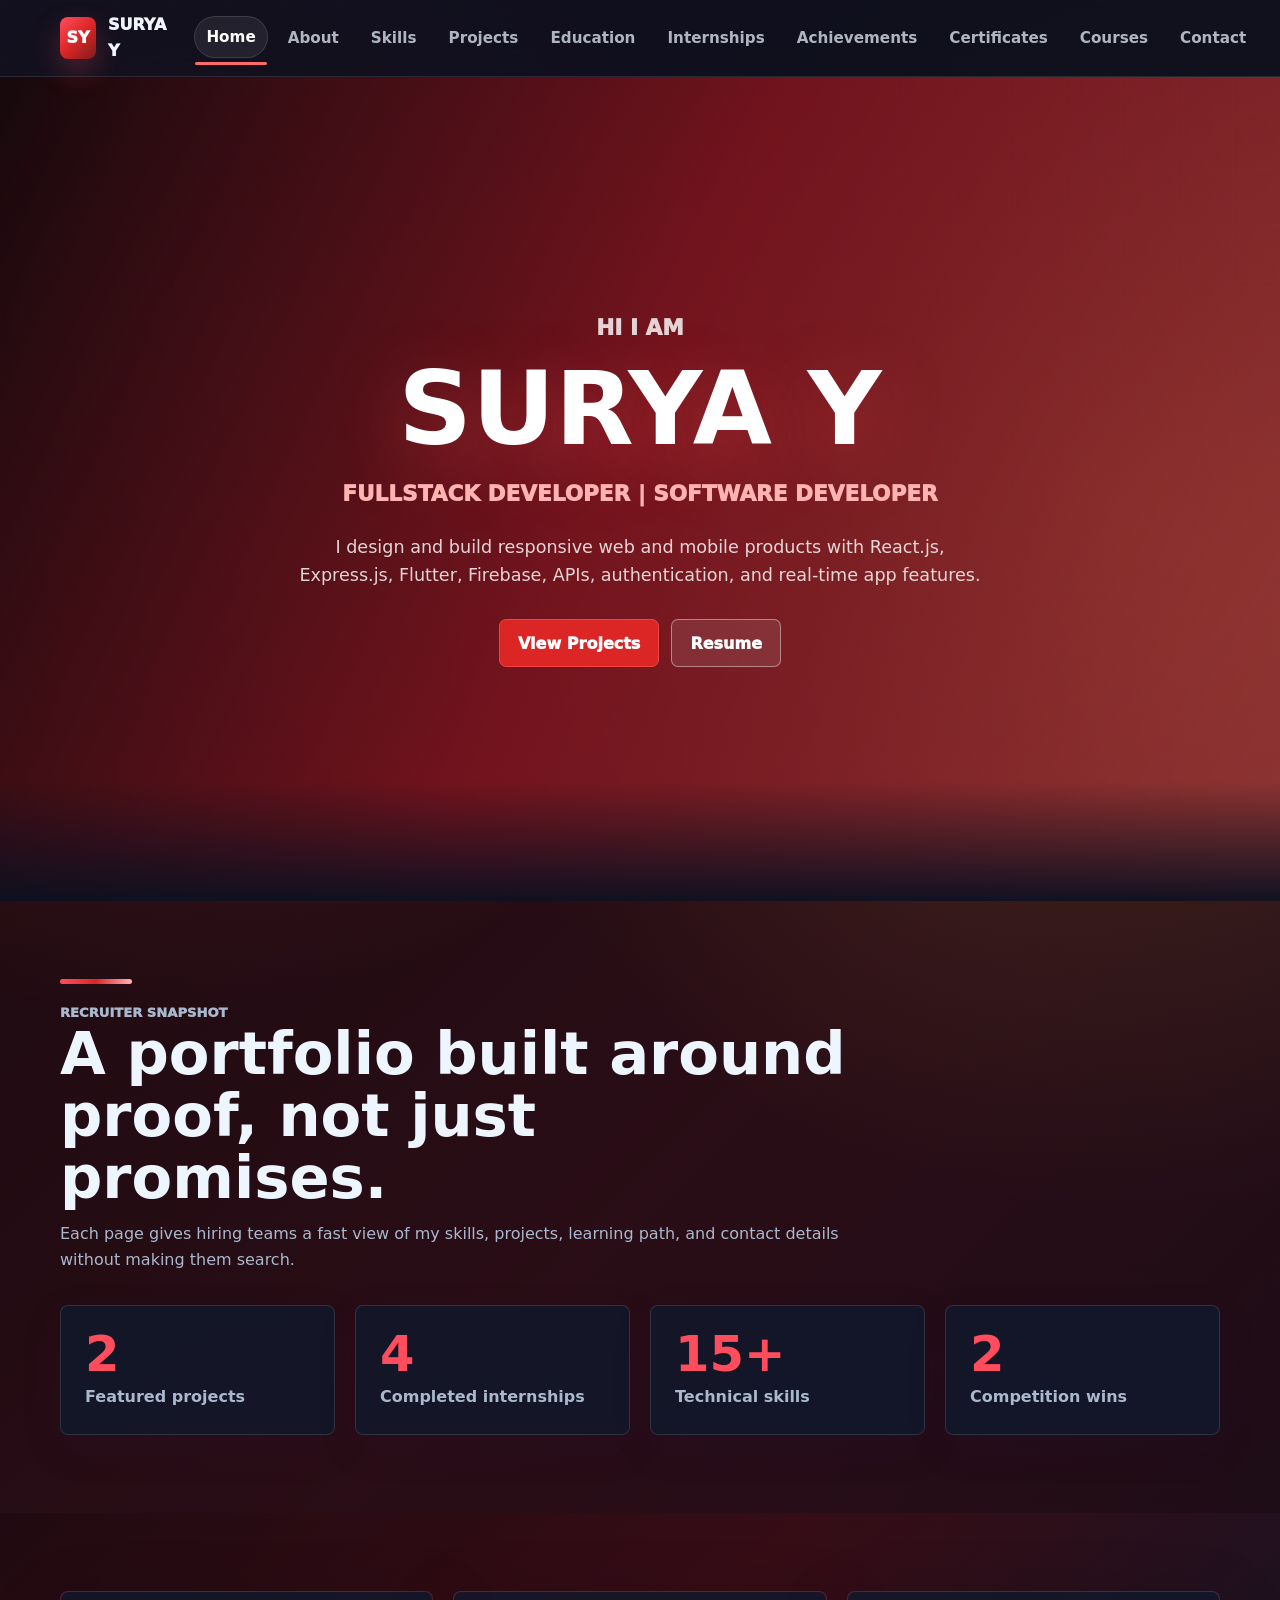
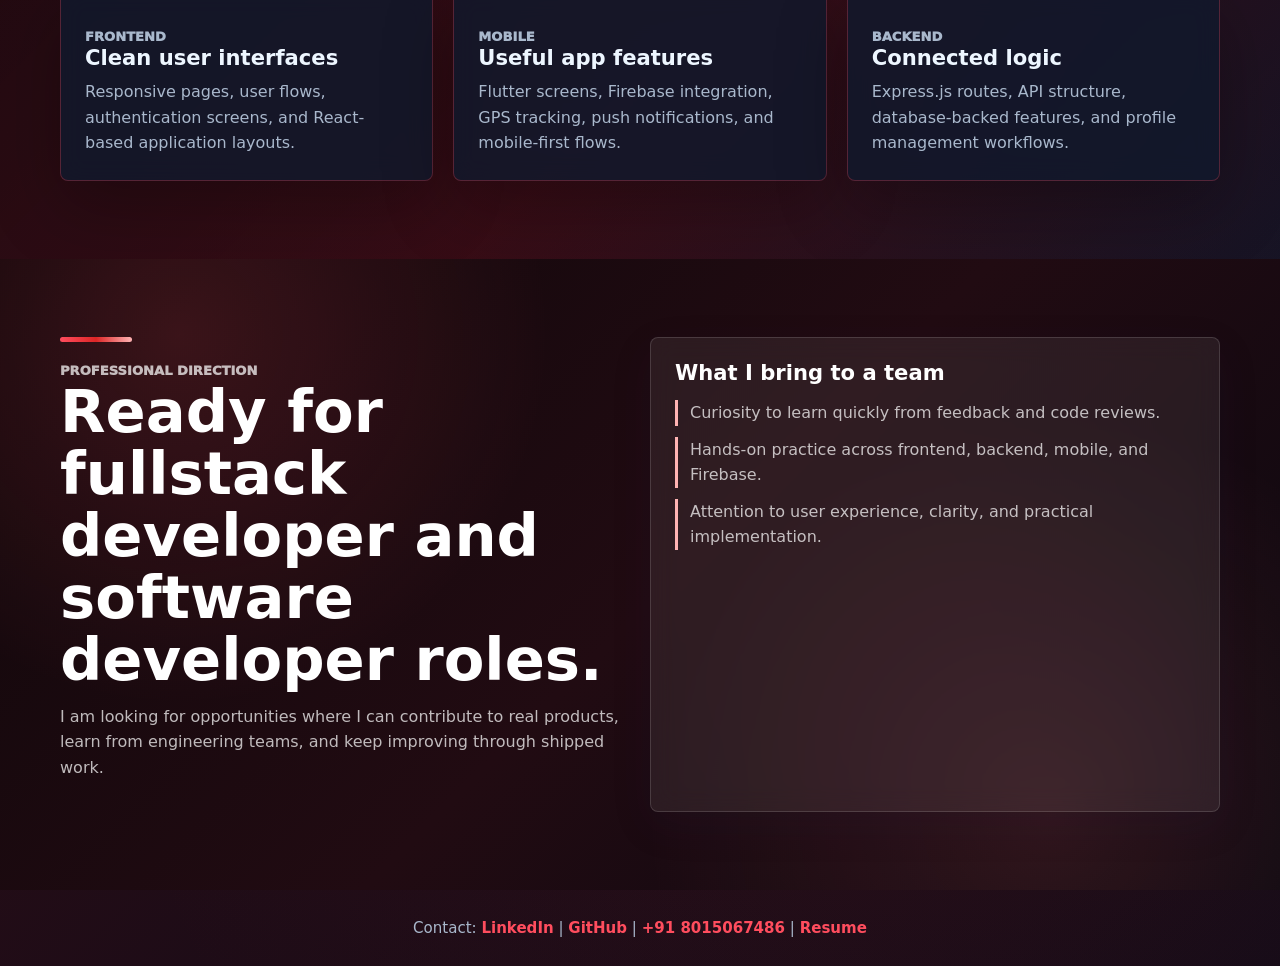
==== my-portfolio/index.html @ 04746e04 "Add files via upload" ====
<!DOCTYPE html>
<html lang="en">
<head>
    <meta charset="UTF-8">
    <meta name="viewport" content="width=device-width, initial-scale=1.0">
    <meta name="description" content="Portfolio website of SURYA Y, Fullstack Developer and Software Developer.">
    <title>SURYA Y | Portfolio</title>
    <link rel="stylesheet" href="styles.css">
</head>
<body class="home-page">
    <header class="site-header">
        <nav class="nav" aria-label="Primary navigation">
            <div class="brand">
                <a class="brand-mark" href="profile.html" aria-label="Open profile information">SY</a>
                <span class="brand-name">SURYA Y</span>
            </div>
            <div class="nav-links">
                <a class="active" href="index.html">Home</a>
                <a href="about.html">About</a>
                <a href="skills.html">Skills</a>
                <a href="projects.html">Projects</a>
                <a href="education.html">Education</a>
                <a href="internships.html">Internships</a>
                <a href="achievements.html">Achievements</a>
                <a href="certificates.html">Certificates</a>
                <a href="courses.html">Courses</a>
                <a href="contact.html">Contact</a>
            </div>
        </nav>
    </header>

    <main>
        <section class="hero">
            <div class="wrap hero-layout">
                <div class="hero-content">
                    <div class="name-block">
                        <p class="intro-line">HI I AM</p>
                        <h1>SURYA Y</h1>
                        <p class="eyebrow">Fullstack Developer | Software Developer</p>
                    </div>
                    <p class="lead">
                        I design and build responsive web and mobile products with React.js, Express.js,
                        Flutter, Firebase, APIs, authentication, and real-time app features.
                    </p>
                    <div class="actions">
                        <a class="button" href="projects.html">View Projects</a>
                        <a class="button secondary" href="Surya Y Resume.pdf" target="_blank" rel="noreferrer">Resume</a>
                    </div>
                </div>
            </div>
        </section>

        <section class="section">
            <div class="wrap">
                <div class="section-title">
                    <p class="eyebrow">Recruiter snapshot</p>
                    <h2>A portfolio built around proof, not just promises.</h2>
                    <p>
                        Each page gives hiring teams a fast view of my skills, projects, learning path,
                        and contact details without making them search.
                    </p>
                </div>
                <div class="grid-4">
                    <article class="card stat">
                        <strong>2</strong>
                        <span>Featured projects</span>
                    </article>
                    <article class="card stat">
                        <strong>4</strong>
                        <span>Completed internships</span>
                    </article>
                    <article class="card stat">
                        <strong>15+</strong>
                        <span>Technical skills</span>
                    </article>
                    <article class="card stat">
                        <strong>2</strong>
                        <span>Competition wins</span>
                    </article>
                </div>
            </div>
        </section>

        <section class="section alt">
            <div class="wrap grid-3">
                <article class="card featured">
                    <p class="eyebrow">Frontend</p>
                    <h3>Clean user interfaces</h3>
                    <p>Responsive pages, user flows, authentication screens, and React-based application layouts.</p>
                </article>
                <article class="card featured">
                    <p class="eyebrow">Mobile</p>
                    <h3>Useful app features</h3>
                    <p>Flutter screens, Firebase integration, GPS tracking, push notifications, and mobile-first flows.</p>
                </article>
                <article class="card featured">
                    <p class="eyebrow">Backend</p>
                    <h3>Connected logic</h3>
                    <p>Express.js routes, API structure, database-backed features, and profile management workflows.</p>
                </article>
            </div>
        </section>

        <section class="section dark">
            <div class="wrap grid-2">
                <div class="section-title">
                    <p class="eyebrow">Professional direction</p>
                    <h2>Ready for fullstack developer and software developer roles.</h2>
                    <p>
                        I am looking for opportunities where I can contribute to real products,
                        learn from engineering teams, and keep improving through shipped work.
                    </p>
                </div>
                <div class="card">
                    <h3>What I bring to a team</h3>
                    <ul class="list">
                        <li>Curiosity to learn quickly from feedback and code reviews.</li>
                        <li>Hands-on practice across frontend, backend, mobile, and Firebase.</li>
                        <li>Attention to user experience, clarity, and practical implementation.</li>
                    </ul>
                </div>
            </div>
        </section>
    </main>

    <footer class="footer-contact">
        <span>Contact: </span>
        <a href="https://www.linkedin.com/in/y-surya-b88714271" target="_blank" rel="noreferrer">LinkedIn</a>
        <span> | </span>
        <a href="https://github.com/Surya538" target="_blank" rel="noreferrer">GitHub</a>
        <span> | </span>
        <a href="tel:+918015067486">+91 8015067486</a>
        <span> | </span>
        <a href="Surya Y Resume.pdf" target="_blank" rel="noreferrer">Resume</a>
    </footer>
</body>
</html>
---- my-portfolio/styles.css ----
:root {
    --ink: #edf6ff;
    --paper: #0b1020;
    --panel: rgba(17, 25, 45, 0.82);
    --muted: #a9b8cc;
    --line: rgba(255, 255, 255, 0.12);
    --navy: #0f172a;
    --teal: #ff4d5e;
    --coral: #ff6b6b;
    --gold: #ffb3b3;
    --sky: #ff3347;
    --plum: #7f1d1d;
    --rose: #ff8a9a;
    --soft-teal: rgba(255, 77, 94, 0.14);
    --soft-gold: rgba(255, 179, 179, 0.14);
    --shadow: 0 24px 70px rgba(0, 0, 0, 0.28);
}

* {
    box-sizing: border-box;
}

html {
    scroll-behavior: smooth;
}

body {
    margin: 0;
    color: var(--ink);
    background:
        radial-gradient(circle at 8% 8%, rgba(255, 77, 94, 0.24), transparent 28%),
        radial-gradient(circle at 92% 14%, rgba(255, 107, 107, 0.18), transparent 30%),
        radial-gradient(circle at 82% 86%, rgba(127, 29, 29, 0.28), transparent 34%),
        linear-gradient(135deg, #10070a 0%, #1f0a10 45%, #0b0810 100%),
        var(--paper);
    background-attachment: fixed;
    font-family: Inter, ui-sans-serif, system-ui, -apple-system, BlinkMacSystemFont, "Segoe UI", sans-serif;
    line-height: 1.6;
}

body::before {
    content: "";
    position: fixed;
    inset: 0;
    z-index: -1;
    pointer-events: none;
    background-image:
        linear-gradient(rgba(255, 255, 255, 0.035) 1px, transparent 1px),
        linear-gradient(90deg, rgba(255, 255, 255, 0.035) 1px, transparent 1px);
    background-size: 56px 56px;
    mask-image: linear-gradient(180deg, rgba(0, 0, 0, 0.85), transparent 78%);
}

a {
    color: inherit;
}

.site-header {
    position: sticky;
    top: 0;
    z-index: 40;
    border-bottom: 1px solid rgba(255, 255, 255, 0.1);
    background: rgba(11, 16, 32, 0.82);
    backdrop-filter: blur(18px);
}

.nav,
.wrap {
    width: min(1160px, calc(100% - 32px));
    margin: 0 auto;
}

.nav {
    min-height: 76px;
    display: flex;
    align-items: center;
    justify-content: space-between;
    gap: 22px;
}

.brand {
    display: inline-flex;
    align-items: center;
    gap: 12px;
    color: var(--ink);
    font-weight: 950;
    text-decoration: none;
}

.brand-mark {
    width: 42px;
    height: 42px;
    display: grid;
    place-items: center;
    border-radius: 8px;
    color: #fff;
    background: linear-gradient(135deg, #ff4d5e, #dc2626, #7f1d1d);
    box-shadow: 0 12px 28px rgba(255, 77, 94, 0.26);
    text-decoration: none;
    transition: transform 160ms ease, box-shadow 160ms ease;
}

.brand-mark:hover,
.brand-mark.active-mark {
    transform: translateY(-2px);
    box-shadow: 0 16px 34px rgba(255, 77, 94, 0.34);
}

.brand-name {
    color: var(--ink);
    text-decoration: none;
}

.nav-links {
    display: flex;
    align-items: center;
    gap: 8px;
    color: rgba(237, 246, 255, 0.72);
    font-size: 0.95rem;
    font-weight: 850;
}

.nav-links a {
    position: relative;
    border: 1px solid transparent;
    border-radius: 999px;
    padding: 8px 11px;
    text-decoration: none;
    transition: color 160ms ease, border-color 160ms ease, background 160ms ease, transform 160ms ease;
}

.nav-links a::after {
    content: "";
    position: absolute;
    left: 0;
    right: 0;
    bottom: -8px;
    height: 3px;
    border-radius: 999px;
    background: var(--gold);
    transform: scaleX(0);
    transform-origin: left;
    transition: transform 160ms ease;
}

.nav-links a:hover,
.nav-links a.active {
    color: #fff;
    border-color: rgba(255, 255, 255, 0.12);
    background: rgba(255, 255, 255, 0.07);
    transform: translateY(-1px);
}

.nav-links a:hover::after,
.nav-links a.active::after {
    transform: scaleX(1);
}

.hero {
    position: relative;
    min-height: calc(100vh - 76px);
    display: grid;
    align-items: center;
    padding: 64px 0;
    color: #fff;
    background:
        linear-gradient(115deg, rgba(16, 7, 10, 0.98), rgba(126, 20, 31, 0.86) 48%, rgba(255, 77, 94, 0.38)),
        url("https://images.unsplash.com/photo-1497366754035-f200968a6e72?auto=format&fit=crop&w=1800&q=80") center/cover;
}

.hero::after,
.page-hero::after {
    content: "";
    position: absolute;
    inset: auto 0 0;
    height: 120px;
    pointer-events: none;
    background: linear-gradient(180deg, transparent, rgba(11, 16, 32, 0.94));
}

.home-page {
    background:
        radial-gradient(circle at 12% 12%, rgba(255, 86, 86, 0.24), transparent 28%),
        radial-gradient(circle at 88% 20%, rgba(247, 201, 72, 0.16), transparent 30%),
        radial-gradient(circle at 72% 86%, rgba(127, 29, 29, 0.18), transparent 34%),
        linear-gradient(135deg, #16090d 0%, #2a0d16 48%, #100b18 100%);
}

.home-page .hero {
    background:
        linear-gradient(115deg, rgba(22, 9, 13, 0.98), rgba(126, 20, 31, 0.86) 48%, rgba(255, 86, 86, 0.42)),
        url("https://images.unsplash.com/photo-1497366754035-f200968a6e72?auto=format&fit=crop&w=1800&q=80") center/cover;
}

.home-page .button {
    border-color: #ef4444;
    background: #dc2626;
}

.home-page .button.secondary {
    border-color: rgba(255, 255, 255, 0.42);
    background: rgba(255, 255, 255, 0.09);
}

.home-page .nav-links a::after {
    background: #ff6b6b;
}

.hero-layout {
    position: relative;
    z-index: 1;
    display: grid;
    grid-template-columns: 1fr;
    gap: 34px;
    align-items: center;
}

.hero-content {
    max-width: 780px;
}

.home-page .hero-content {
    max-width: 920px;
    margin: 0 auto;
    text-align: center;
}

.home-page .name-block {
    margin: 0 auto;
}

.home-page .lead {
    margin-left: auto;
    margin-right: auto;
}

.home-page .actions {
    justify-content: center;
}

.name-block {
    width: max-content;
    max-width: 100%;
    text-align: center;
}

.intro-line {
    margin: 0 0 10px;
    color: rgba(255, 255, 255, 0.82);
    font-size: clamp(1rem, 2.4vw, 1.35rem);
    font-weight: 950;
    text-transform: uppercase;
}

.name-block .eyebrow {
    margin: 14px 0 0;
    color: var(--gold);
    font-size: clamp(1rem, 2.2vw, 1.35rem);
    text-transform: uppercase;
}

.home-page h1 {
    text-shadow: 0 20px 70px rgba(255, 86, 86, 0.34);
}

.eyebrow {
    margin: 0 0 12px;
    color: var(--gold);
    font-size: 0.82rem;
    font-weight: 950;
    text-transform: uppercase;
}

h1,
h2,
h3 {
    margin: 0;
    line-height: 1.05;
    letter-spacing: 0;
}

h1 {
    font-size: clamp(3rem, 8vw, 6.9rem);
}

h2 {
    font-size: clamp(2rem, 5vw, 3.7rem);
}

h3 {
    font-size: 1.32rem;
}

.lead {
    max-width: 700px;
    margin: 22px 0 0;
    color: rgba(255, 255, 255, 0.82);
    font-size: 1.1rem;
}

.hero-card {
    border: 1px solid rgba(255, 255, 255, 0.2);
    border-radius: 8px;
    padding: 26px;
    background: rgba(255, 255, 255, 0.12);
    box-shadow: 0 30px 80px rgba(0, 0, 0, 0.22);
    backdrop-filter: blur(18px);
}

.hero-card h2 {
    font-size: clamp(1.7rem, 4vw, 2.4rem);
}

.hero-card p,
.hero-card li {
    color: rgba(255, 255, 255, 0.78);
}

.hero-card ul {
    margin: 18px 0 0;
    padding: 0;
    list-style: none;
    display: grid;
    gap: 12px;
}

.hero-card li {
    border-left: 3px solid var(--gold);
    padding-left: 12px;
}

.hero-photo-card {
    position: relative;
    min-height: 560px;
    overflow: hidden;
    border: 1px solid rgba(255, 255, 255, 0.22);
    border-radius: 8px;
    box-shadow: 0 30px 80px rgba(0, 0, 0, 0.26);
}

.hero-photo-card img {
    width: 100%;
    height: 100%;
    min-height: 560px;
    display: block;
    object-fit: cover;
    object-position: center top;
}

.hero-photo-card::after {
    content: "";
    position: absolute;
    inset: 0;
    background: linear-gradient(0deg, rgba(17, 24, 39, 0.82), rgba(17, 24, 39, 0.04) 58%);
}

.hero-photo-card div {
    position: absolute;
    left: 22px;
    right: 22px;
    bottom: 22px;
    z-index: 1;
    display: grid;
    gap: 4px;
    color: #fff;
}

.hero-photo-card span {
    color: var(--gold);
    font-size: 0.82rem;
    font-weight: 950;
    text-transform: uppercase;
}

.hero-photo-card strong {
    font-size: 1.45rem;
    line-height: 1.1;
}

.page-hero {
    position: relative;
    padding: 88px 0 62px;
    color: #fff;
    background:
        linear-gradient(110deg, rgba(16, 7, 10, 0.98), rgba(127, 29, 29, 0.82), rgba(255, 77, 94, 0.34)),
        url("https://images.unsplash.com/photo-1516321318423-f06f85e504b3?auto=format&fit=crop&w=1600&q=80") center/cover;
}

.page-hero .wrap {
    position: relative;
    z-index: 1;
}

body:has(a.active[href="about.html"]) .page-hero {
    background:
        linear-gradient(110deg, rgba(16, 7, 10, 0.98), rgba(185, 28, 28, 0.64), rgba(255, 77, 94, 0.34)),
        url("https://images.unsplash.com/photo-1516321318423-f06f85e504b3?auto=format&fit=crop&w=1600&q=80") center/cover;
}

body:has(a.active[href="skills.html"]) .page-hero {
    background:
        linear-gradient(110deg, rgba(16, 7, 10, 0.98), rgba(220, 38, 38, 0.58), rgba(127, 29, 29, 0.48)),
        url("https://images.unsplash.com/photo-1516321318423-f06f85e504b3?auto=format&fit=crop&w=1600&q=80") center/cover;
}

body:has(a.active[href="projects.html"]) .page-hero {
    background:
        linear-gradient(110deg, rgba(16, 7, 10, 0.98), rgba(239, 68, 68, 0.56), rgba(255, 138, 154, 0.3)),
        url("https://images.unsplash.com/photo-1516321318423-f06f85e504b3?auto=format&fit=crop&w=1600&q=80") center/cover;
}

body:has(a.active[href="education.html"]) .page-hero,
body:has(a.active[href="internships.html"]) .page-hero {
    background:
        linear-gradient(110deg, rgba(16, 7, 10, 0.98), rgba(153, 27, 27, 0.64), rgba(255, 107, 107, 0.3)),
        url("https://images.unsplash.com/photo-1516321318423-f06f85e504b3?auto=format&fit=crop&w=1600&q=80") center/cover;
}

body:has(a.active[href="achievements.html"]) .page-hero,
body:has(a.active[href="certificates.html"]) .page-hero,
body:has(a.active[href="courses.html"]) .page-hero {
    background:
        linear-gradient(110deg, rgba(16, 7, 10, 0.98), rgba(127, 29, 29, 0.62), rgba(255, 77, 94, 0.32)),
        url("https://images.unsplash.com/photo-1516321318423-f06f85e504b3?auto=format&fit=crop&w=1600&q=80") center/cover;
}

.page-hero p {
    max-width: 760px;
    margin: 16px 0 0;
    color: rgba(255, 255, 255, 0.78);
}

.compact-hero {
    padding: 52px 0 38px;
}

.compact-hero h1 {
    font-size: clamp(2.4rem, 7vw, 4.6rem);
}

.actions {
    display: flex;
    flex-wrap: wrap;
    gap: 12px;
    margin-top: 30px;
}

.button {
    min-height: 48px;
    display: inline-flex;
    align-items: center;
    justify-content: center;
    border: 1px solid var(--teal);
    border-radius: 7px;
    padding: 10px 18px;
    color: #fff;
    background: var(--teal);
    font-weight: 950;
    text-decoration: none;
    transition: transform 160ms ease, box-shadow 160ms ease, background 160ms ease;
}

.button:hover {
    transform: translateY(-2px);
    box-shadow: 0 16px 32px rgba(255, 77, 94, 0.24);
}

.button.secondary {
    color: #fff;
    border-color: rgba(255, 255, 255, 0.44);
    background: rgba(255, 255, 255, 0.1);
}

.button.light {
    color: #fff;
    border-color: rgba(255, 255, 255, 0.18);
    background: rgba(255, 255, 255, 0.08);
}

.section {
    position: relative;
    padding: 78px 0;
}

.section.alt {
    background:
        linear-gradient(135deg, rgba(31, 10, 16, 0.78), rgba(63, 13, 22, 0.66), rgba(17, 25, 45, 0.62));
}

.section.dark {
    color: #fff;
    background:
        radial-gradient(circle at 14% 12%, rgba(255, 77, 94, 0.16), transparent 30%),
        radial-gradient(circle at 82% 88%, rgba(255, 107, 107, 0.13), transparent 34%),
        linear-gradient(135deg, #10070a, #210b12 52%, #0b0810);
}

.section-title {
    position: relative;
    max-width: 790px;
    margin-bottom: 32px;
}

.section-title::before {
    content: "";
    display: block;
    width: 72px;
    height: 5px;
    margin-bottom: 18px;
    border-radius: 999px;
    background: linear-gradient(90deg, #ff4d5e, #dc2626, #ffb3b3);
}

.section-title p {
    margin: 12px 0 0;
    color: var(--muted);
}

.dark .section-title p,
.dark .card p,
.dark .list,
.dark .muted {
    color: rgba(255, 255, 255, 0.72);
}

.grid-2,
.grid-3,
.grid-4,
.timeline {
    display: grid;
    gap: 20px;
}

.grid-2 {
    grid-template-columns: repeat(2, 1fr);
}

.grid-3 {
    grid-template-columns: repeat(3, 1fr);
}

.grid-4 {
    grid-template-columns: repeat(4, 1fr);
}

.card {
    position: relative;
    overflow: hidden;
    border: 1px solid var(--line);
    border-radius: 8px;
    padding: 24px;
    background: var(--panel);
    box-shadow: 0 14px 42px rgba(44, 30, 82, 0.1);
    backdrop-filter: blur(12px);
    transition: transform 180ms ease, border-color 180ms ease, box-shadow 180ms ease;
}

.card::before {
    content: "";
    position: absolute;
    inset: 0;
    pointer-events: none;
    background: linear-gradient(135deg, rgba(255, 77, 94, 0.13), transparent 34%, rgba(255, 179, 179, 0.08));
    opacity: 0;
    transition: opacity 180ms ease;
}

.card:hover {
    border-color: rgba(255, 77, 94, 0.38);
    box-shadow: 0 24px 70px rgba(0, 0, 0, 0.28);
    transform: translateY(-4px);
}

.card:hover::before {
    opacity: 1;
}

.card.featured {
    border-color: rgba(255, 77, 94, 0.28);
    box-shadow: var(--shadow);
}

.dark .card {
    border-color: rgba(255, 255, 255, 0.14);
    background: rgba(255, 255, 255, 0.07);
}

.card p {
    margin: 10px 0 0;
    color: var(--muted);
}

.stat {
    display: grid;
    gap: 5px;
}

.stat strong {
    color: var(--teal);
    font-size: clamp(2rem, 5vw, 3.1rem);
    line-height: 1;
}

.stat span {
    color: var(--muted);
    font-weight: 800;
}

.dark .stat strong {
    color: var(--gold);
}

.dark .stat span {
    color: rgba(255, 255, 255, 0.72);
}

.profile-photo {
    min-height: 430px;
    display: grid;
    align-content: end;
    overflow: hidden;
    color: #fff;
    background:
        linear-gradient(0deg, rgba(24, 35, 63, 0.96), rgba(24, 35, 63, 0.08)),
        url("https://github.com/Surya538.png") center/cover;
}

.skills {
    display: flex;
    flex-wrap: wrap;
    gap: 10px;
    margin-top: 20px;
}

.chip {
    border: 1px solid rgba(255, 77, 94, 0.28);
    border-radius: 999px;
    padding: 7px 11px;
    color: #eafffb;
    background: var(--soft-teal);
    font-size: 0.9rem;
    font-weight: 900;
}

.chip.gold {
    border-color: rgba(247, 201, 72, 0.3);
    background: var(--soft-gold);
}

.project-card {
    overflow: hidden;
    padding: 0;
}

.project-media {
    position: relative;
    min-height: 260px;
    display: grid;
    align-content: end;
    padding: 24px;
    color: #fff;
    background-size: cover;
    background-position: center;
}

.project-media::after {
    content: "";
    position: absolute;
    inset: 0;
    background: linear-gradient(135deg, rgba(255, 77, 94, 0.17), transparent 55%, rgba(255, 179, 179, 0.12));
}

.project-media > * {
    position: relative;
    z-index: 1;
}

.project-sos {
    background-image: linear-gradient(0deg, rgba(24, 35, 63, 0.92), rgba(24, 35, 63, 0.08)), url("https://images.unsplash.com/photo-1581090700227-1e37b190418e?auto=format&fit=crop&w=1200&q=80");
}

.project-commerce {
    background-image: linear-gradient(0deg, rgba(24, 35, 63, 0.92), rgba(24, 35, 63, 0.08)), url("https://images.unsplash.com/photo-1556742502-ec7c0e9f34b1?auto=format&fit=crop&w=1200&q=80");
}

.project-body {
    padding: 26px;
}

.project-body .actions {
    margin-top: 20px;
}

.list {
    margin: 16px 0 0;
    padding: 0;
    list-style: none;
    display: grid;
    gap: 11px;
    color: var(--muted);
}

.list li {
    border-left: 3px solid var(--gold);
    padding-left: 12px;
}

.timeline {
    grid-template-columns: repeat(4, 1fr);
}

.timeline .card {
    min-height: 230px;
    display: grid;
    align-content: space-between;
}

.number {
    color: var(--gold);
    font-weight: 950;
}

.quote-panel {
    border-left: 6px solid var(--gold);
    padding: 26px;
    background: rgba(17, 25, 45, 0.86);
    box-shadow: var(--shadow);
}

.quote-panel p {
    margin: 0;
    color: var(--ink);
    font-size: 1.25rem;
    font-weight: 850;
}

.contact-band {
    color: #fff;
    background:
        linear-gradient(120deg, rgba(16, 7, 10, 0.98), rgba(127, 29, 29, 0.88)),
        url("https://images.unsplash.com/photo-1497366811353-6870744d04b2?auto=format&fit=crop&w=1600&q=80") center/cover;
}

.contact-band .section-title p,
.contact-band .card p {
    color: rgba(255, 255, 255, 0.74);
}

.contact-band .card {
    border-color: rgba(255, 255, 255, 0.14);
    background: rgba(255, 255, 255, 0.08);
    box-shadow: none;
}

.contact-band a {
    color: #fff;
    overflow-wrap: anywhere;
}

.contact-page {
    min-height: calc(100vh - 76px);
    display: grid;
    background: #151515;
}

.contact-simple {
    display: grid;
    align-items: center;
    padding: 80px 0;
}

.contact-simple-inner {
    max-width: 760px;
}

.contact-simple h1 {
    margin-bottom: 18px;
    color: #ff4d5e;
    font-size: clamp(3rem, 8vw, 5.3rem);
    line-height: 1;
}

.contact-lead {
    max-width: 660px;
    margin: 0 0 54px;
    color: rgba(255, 255, 255, 0.72);
    font-size: clamp(1.05rem, 2.2vw, 1.35rem);
}

.contact-list {
    display: grid;
    gap: 28px;
}

.contact-list a {
    width: max-content;
    max-width: 100%;
    display: flex;
    align-items: center;
    gap: 20px;
    color: #fff;
    text-decoration: none;
}

.contact-list a:hover {
    color: #ff4d5e;
    transform: translateX(8px);
}

.contact-list span {
    width: 38px;
    display: inline-grid;
    place-items: center;
    color: #ff4d5e;
    font-size: clamp(1.55rem, 4vw, 2rem);
}

.contact-list strong {
    font-size: clamp(1.55rem, 5vw, 2.3rem);
    line-height: 1.2;
    overflow-wrap: anywhere;
}

.contact-info-grid {
    display: grid;
    grid-template-columns: repeat(2, 1fr);
    gap: 16px;
    margin-top: 58px;
}

.contact-info-grid article {
    border: 1px solid rgba(255, 255, 255, 0.12);
    border-radius: 8px;
    padding: 18px;
    background: rgba(255, 255, 255, 0.05);
}

.contact-info-grid span {
    display: block;
    margin-bottom: 6px;
    color: #ff4d5e;
    font-size: 0.82rem;
    font-weight: 950;
    text-transform: uppercase;
}

.contact-info-grid strong {
    color: #fff;
    font-size: 1.05rem;
}

.contact-simple-footer {
    border-top: 1px solid rgba(255, 255, 255, 0.12);
    padding: 34px 16px;
    color: #fff;
    background: #111;
    text-align: center;
    font-size: 1.15rem;
    font-weight: 800;
}

.contact-showcase {
    min-height: calc(100vh - 76px);
    display: grid;
    align-items: center;
    padding: 84px 0;
    background:
        radial-gradient(circle at 20% 18%, rgba(255, 77, 94, 0.28), transparent 30%),
        radial-gradient(circle at 82% 70%, rgba(127, 29, 29, 0.36), transparent 34%),
        linear-gradient(135deg, #111, #210910 54%, #090909);
}

.contact-showcase-grid {
    display: grid;
    grid-template-columns: minmax(0, 0.9fr) minmax(360px, 0.75fr);
    gap: 34px;
    align-items: center;
}

.contact-copy h1 {
    color: #ff4d5e;
    font-size: clamp(4rem, 10vw, 7.6rem);
    line-height: 0.9;
}

.contact-copy p:not(.eyebrow) {
    max-width: 620px;
    margin: 22px 0 0;
    color: rgba(255, 255, 255, 0.76);
    font-size: 1.14rem;
}

.contact-badges {
    display: flex;
    flex-wrap: wrap;
    gap: 10px;
    margin-top: 30px;
}

.contact-badges span {
    border: 1px solid rgba(255, 77, 94, 0.28);
    border-radius: 999px;
    padding: 8px 12px;
    color: #fff;
    background: rgba(255, 77, 94, 0.12);
    font-size: 0.88rem;
    font-weight: 900;
}

.contact-card-unique {
    position: relative;
    overflow: hidden;
    border: 1px solid rgba(255, 255, 255, 0.14);
    border-radius: 18px;
    padding: 28px;
    background:
        linear-gradient(145deg, rgba(255, 77, 94, 0.16), rgba(255, 255, 255, 0.06) 38%, rgba(127, 29, 29, 0.24));
    box-shadow: 0 30px 90px rgba(0, 0, 0, 0.34);
    backdrop-filter: blur(18px);
}

.contact-card-unique::before {
    content: "";
    position: absolute;
    top: -90px;
    right: -80px;
    width: 220px;
    height: 220px;
    border-radius: 999px;
    background: rgba(255, 77, 94, 0.2);
}

.contact-card-top {
    position: relative;
    display: flex;
    align-items: center;
    gap: 14px;
    margin-bottom: 26px;
}

.contact-mark {
    width: 58px;
    height: 58px;
    display: grid;
    place-items: center;
    border-radius: 16px;
    color: #fff;
    background: linear-gradient(135deg, #ff4d5e, #7f1d1d);
    font-weight: 950;
}

.contact-card-top strong {
    color: #fff;
    font-size: 1.35rem;
}

.contact-card-top p {
    margin: 3px 0 0;
    color: var(--muted);
}

.contact-routes {
    position: relative;
    display: grid;
    gap: 12px;
}

.contact-routes a {
    border: 1px solid rgba(255, 255, 255, 0.12);
    border-radius: 12px;
    padding: 15px;
    color: #fff;
    background: rgba(255, 255, 255, 0.055);
    text-decoration: none;
    transition: transform 160ms ease, border-color 160ms ease, background 160ms ease;
}

.contact-routes a:hover {
    border-color: rgba(255, 77, 94, 0.45);
    background: rgba(255, 77, 94, 0.12);
    transform: translateX(6px);
}

.contact-routes span,
.contact-strip span {
    display: block;
    margin-bottom: 4px;
    color: #ffb3b3;
    font-size: 0.78rem;
    font-weight: 950;
    text-transform: uppercase;
}

.contact-routes strong {
    overflow-wrap: anywhere;
}

.contact-actions-row {
    display: flex;
    flex-wrap: wrap;
    gap: 12px;
    margin-top: 22px;
}

.contact-strip {
    padding: 28px 0 68px;
    background: #111;
}

.contact-strip-grid {
    display: grid;
    grid-template-columns: repeat(3, 1fr);
    gap: 16px;
}

.contact-strip article {
    border: 1px solid rgba(255, 255, 255, 0.12);
    border-radius: 12px;
    padding: 18px;
    background: rgba(255, 255, 255, 0.05);
}

.contact-strip strong {
    color: #fff;
}

.profile-shell {
    display: grid;
    grid-template-columns: 0.42fr 0.58fr;
    gap: 22px;
    align-items: start;
}

.compact-profile-section {
    padding: 36px 0;
}

.compact-profile-section .card {
    padding: 16px;
}

.profile-preview {
    position: sticky;
    top: 98px;
    display: grid;
    gap: 12px;
    justify-items: start;
    background:
        linear-gradient(145deg, rgba(255, 77, 94, 0.18), rgba(17, 25, 45, 0.9) 42%, rgba(127, 29, 29, 0.22));
}

.profile-avatar-wrap {
    width: 100%;
    max-width: 260px;
    aspect-ratio: 1;
    overflow: hidden;
    border: 2px solid rgba(255, 77, 94, 0.36);
    border-radius: 18px;
    background: var(--soft-teal);
    box-shadow: 0 18px 48px rgba(255, 77, 94, 0.2);
}

.profile-avatar {
    width: 100%;
    height: 100%;
    display: block;
    object-fit: cover;
}

.profile-badge {
    border: 1px solid rgba(255, 77, 94, 0.32);
    border-radius: 999px;
    padding: 7px 10px;
    color: #fff;
    background: rgba(255, 77, 94, 0.16);
    font-size: 0.78rem;
    font-weight: 950;
    text-transform: uppercase;
}

.profile-mini-stats {
    width: 100%;
    display: grid;
    grid-template-columns: repeat(3, 1fr);
    gap: 8px;
}

.profile-mini-stats span {
    border: 1px solid rgba(255, 255, 255, 0.12);
    border-radius: 8px;
    padding: 9px 8px;
    color: var(--muted);
    background: rgba(255, 255, 255, 0.05);
    font-size: 0.72rem;
    font-weight: 850;
    text-align: center;
}

.profile-mini-stats strong {
    display: block;
    color: #fff;
    font-size: 1.18rem;
    line-height: 1;
}

.profile-actions,
.profile-toolbar {
    display: flex;
    flex-wrap: wrap;
    gap: 12px;
    align-items: center;
}

.profile-toolbar {
    justify-content: space-between;
    margin-bottom: 10px;
}

.profile-toolbar h2 {
    font-size: clamp(1.35rem, 3vw, 2rem);
}

.profile-toolbar .eyebrow {
    margin-bottom: 6px;
    font-size: 0.72rem;
}

.status-pill {
    border: 1px solid rgba(255, 77, 94, 0.26);
    border-radius: 999px;
    padding: 5px 9px;
    color: var(--teal);
    background: var(--soft-teal);
    font-size: 0.74rem;
    font-weight: 900;
}

.profile-detail-grid {
    display: grid;
    grid-template-columns: repeat(2, 1fr);
    gap: 8px;
}

.profile-detail {
    border: 1px solid var(--line);
    border-radius: 8px;
    padding: 9px 10px;
    background:
        linear-gradient(135deg, rgba(255, 77, 94, 0.08), rgba(255, 255, 255, 0.045));
    transition: transform 160ms ease, border-color 160ms ease, background 160ms ease;
}

.profile-detail:hover {
    border-color: rgba(255, 77, 94, 0.34);
    background:
        linear-gradient(135deg, rgba(255, 77, 94, 0.14), rgba(255, 255, 255, 0.06));
    transform: translateY(-2px);
}

.profile-detail span {
    display: block;
    margin-bottom: 3px;
    color: #ffb3b3;
    font-size: 0.7rem;
    font-weight: 850;
    text-transform: uppercase;
}

.profile-detail strong,
.profile-detail a {
    color: #fff;
    overflow-wrap: anywhere;
    font-size: 0.86rem;
}

.profile-form {
    display: grid;
    grid-template-columns: repeat(2, 1fr);
    gap: 12px;
}

.profile-form label {
    display: grid;
    gap: 7px;
    color: #fff;
    font-weight: 850;
}

.profile-form label:nth-child(3),
.profile-form label:nth-child(10),
.profile-form .profile-actions {
    grid-column: 1 / -1;
}

.profile-form input,
.profile-form textarea {
    width: 100%;
    border: 1px solid var(--line);
    border-radius: 7px;
    padding: 10px 12px;
    color: var(--ink);
    background: rgba(255, 255, 255, 0.08);
    font: inherit;
}

.profile-form input:focus,
.profile-form textarea:focus {
    outline: 3px solid rgba(255, 77, 94, 0.18);
    border-color: var(--sky);
}

.footer-contact {
    padding: 26px 0;
    color: var(--muted);
    text-align: center;
    font-size: 0.94rem;
}

.footer-contact a {
    color: var(--teal);
    font-weight: 850;
    text-decoration: none;
}

.footer-contact a:hover {
    color: var(--teal);
}

@media (max-width: 900px) {
    .nav {
        align-items: flex-start;
        flex-direction: column;
        padding: 14px 0;
    }

    .nav-links {
        width: 100%;
        overflow-x: auto;
        padding-bottom: 10px;
        white-space: nowrap;
    }

    .hero {
        min-height: auto;
    }

    .hero-layout,
    .profile-shell,
    .contact-showcase-grid,
    .grid-2,
    .grid-3,
    .grid-4,
    .timeline {
        grid-template-columns: 1fr;
    }
}

@media (max-width: 560px) {
    .actions {
        flex-direction: column;
    }

    .button {
        width: 100%;
    }

    .section {
        padding: 58px 0;
    }

    .hero-card,
    .card {
        padding: 20px;
    }

    .profile-detail-grid,
    .profile-form,
    .contact-info-grid,
    .contact-strip-grid {
        grid-template-columns: 1fr;
    }

    .contact-showcase {
        padding: 58px 0;
    }

    .contact-card-unique {
        padding: 22px;
    }
}
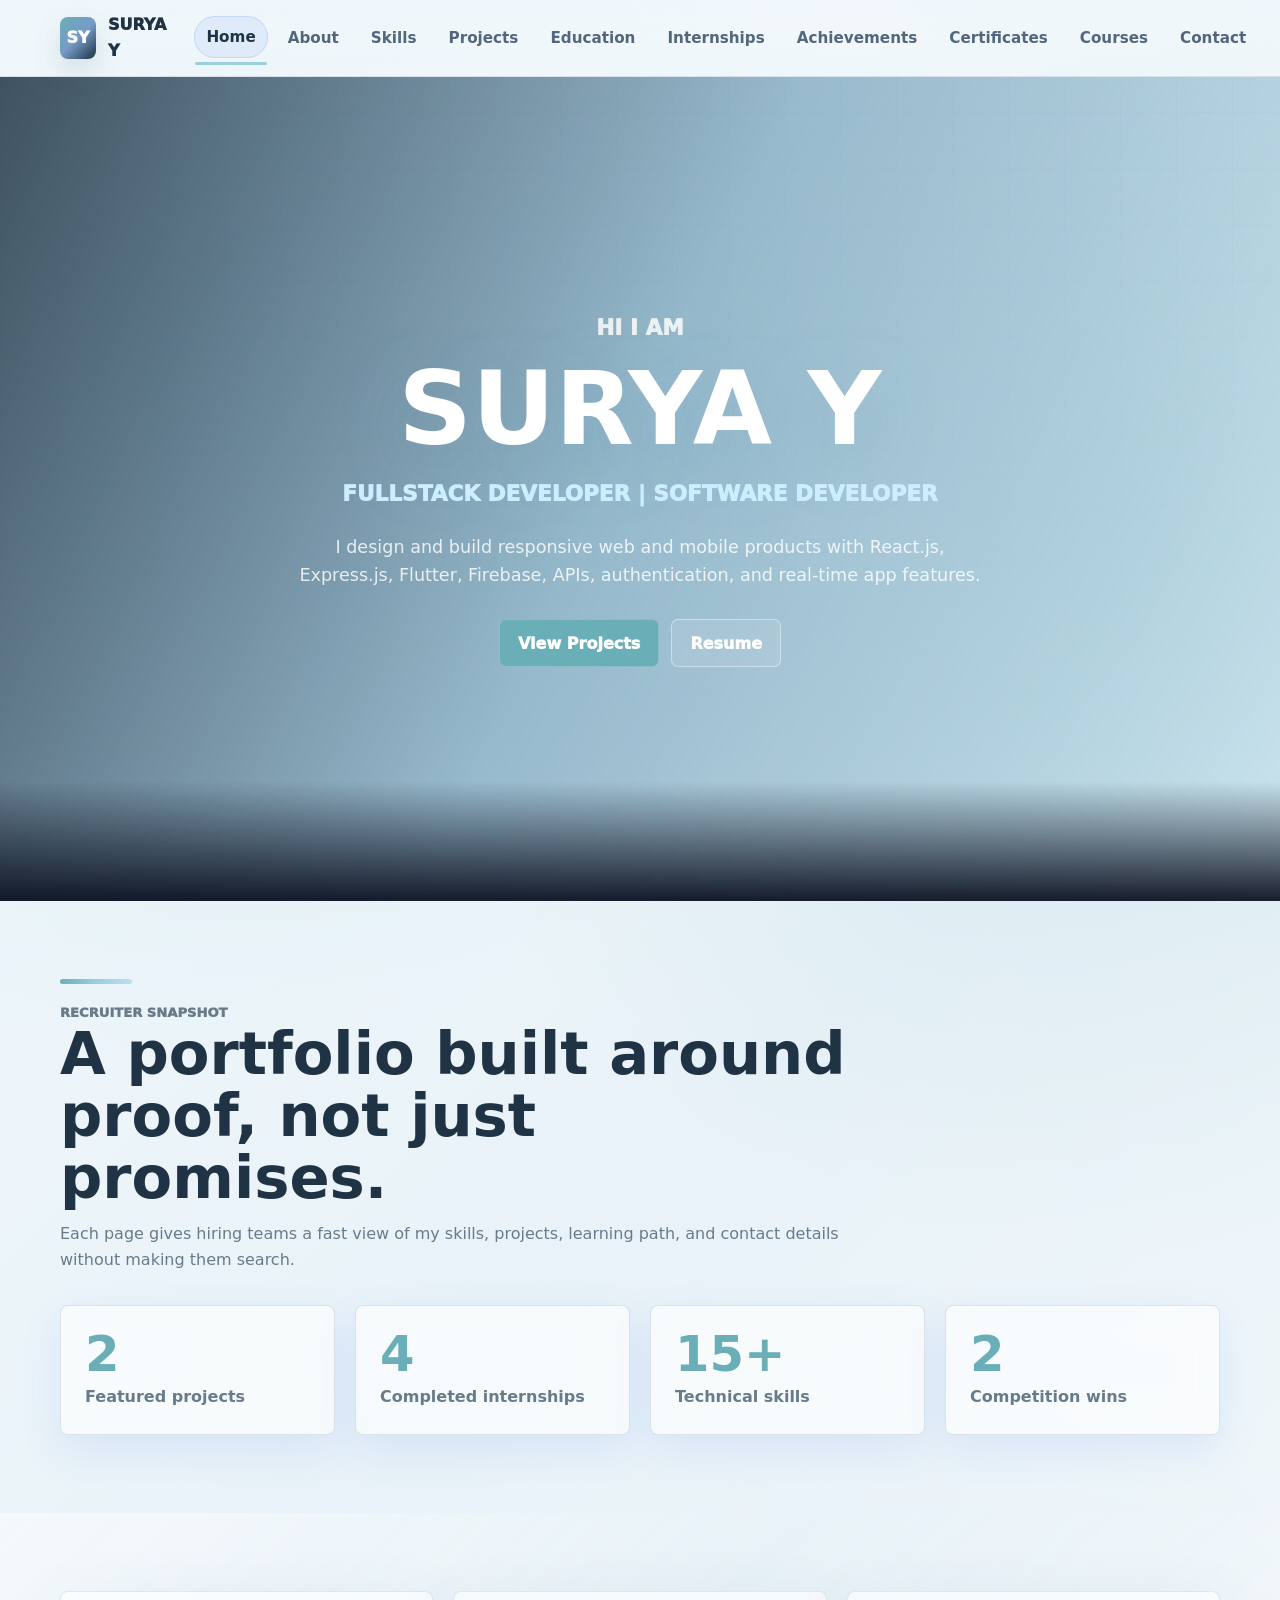
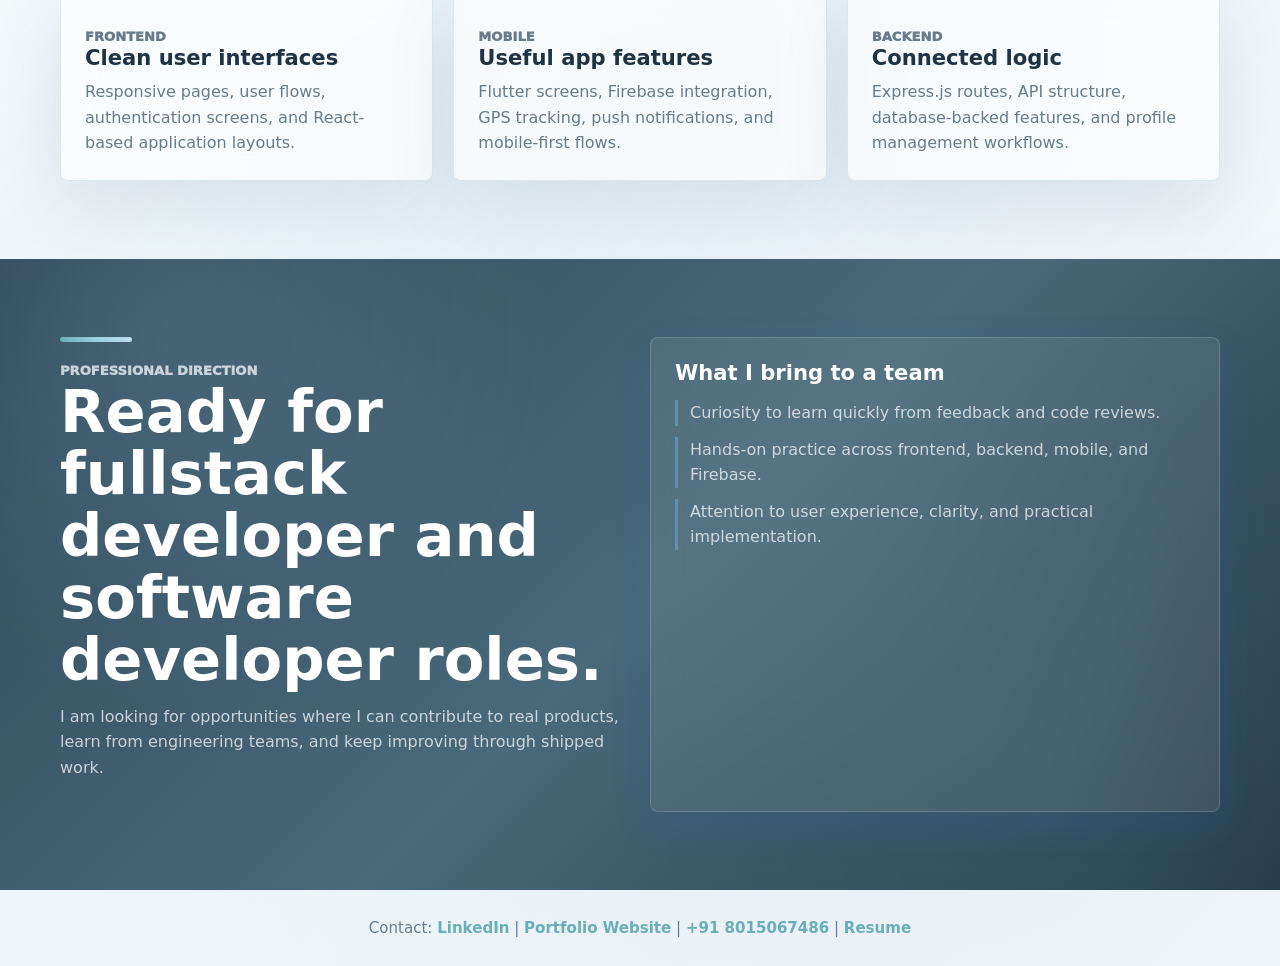
==== commit 01e14ade: "Add files via upload" ====
--- a/my-portfolio/index.html
+++ b/my-portfolio/index.html
@@ -127,7 +127,7 @@
         <span>Contact: </span>
         <a href="https://www.linkedin.com/in/y-surya-b88714271" target="_blank" rel="noreferrer">LinkedIn</a>
         <span> | </span>
-        <a href="https://github.com/Surya538" target="_blank" rel="noreferrer">GitHub</a>
+        <a href="https://surya538.github.io/my-portfolio/" target="_blank" rel="noreferrer">Portfolio Website</a>
         <span> | </span>
         <a href="tel:+918015067486">+91 8015067486</a>
         <span> | </span>
--- a/my-portfolio/styles.css
+++ b/my-portfolio/styles.css
@@ -1,19 +1,19 @@
 :root {
-    --ink: #edf6ff;
-    --paper: #0b1020;
-    --panel: rgba(17, 25, 45, 0.82);
-    --muted: #a9b8cc;
-    --line: rgba(255, 255, 255, 0.12);
-    --navy: #0f172a;
-    --teal: #ff4d5e;
-    --coral: #ff6b6b;
-    --gold: #ffb3b3;
-    --sky: #ff3347;
-    --plum: #7f1d1d;
-    --rose: #ff8a9a;
-    --soft-teal: rgba(255, 77, 94, 0.14);
-    --soft-gold: rgba(255, 179, 179, 0.14);
-    --shadow: 0 24px 70px rgba(0, 0, 0, 0.28);
+    --ink: #1f3344;
+    --paper: #eef6fb;
+    --panel: rgba(255, 255, 255, 0.62);
+    --muted: #687b8a;
+    --line: rgba(31, 51, 68, 0.12);
+    --navy: #1f3344;
+    --teal: #6aaeb8;
+    --coral: #769ac7;
+    --gold: #5f91ad;
+    --sky: #9acfe0;
+    --plum: #6f86aa;
+    --rose: #bddfec;
+    --soft-teal: rgba(106, 174, 184, 0.14);
+    --soft-gold: rgba(154, 207, 224, 0.16);
+    --shadow: 0 24px 70px rgba(55, 85, 110, 0.12);
 }
 
 * {
@@ -28,10 +28,10 @@
     margin: 0;
     color: var(--ink);
     background:
-        radial-gradient(circle at 8% 8%, rgba(255, 77, 94, 0.24), transparent 28%),
-        radial-gradient(circle at 92% 14%, rgba(255, 107, 107, 0.18), transparent 30%),
-        radial-gradient(circle at 82% 86%, rgba(127, 29, 29, 0.28), transparent 34%),
-        linear-gradient(135deg, #10070a 0%, #1f0a10 45%, #0b0810 100%),
+        radial-gradient(circle at 8% 8%, rgba(154, 207, 224, 0.34), transparent 30%),
+        radial-gradient(circle at 92% 14%, rgba(106, 174, 184, 0.16), transparent 32%),
+        radial-gradient(circle at 82% 86%, rgba(118, 154, 199, 0.14), transparent 36%),
+        linear-gradient(135deg, #f4f9fc 0%, #e8f2f8 48%, #f7fafc 100%),
         var(--paper);
     background-attachment: fixed;
     font-family: Inter, ui-sans-serif, system-ui, -apple-system, BlinkMacSystemFont, "Segoe UI", sans-serif;
@@ -45,8 +45,8 @@
     z-index: -1;
     pointer-events: none;
     background-image:
-        linear-gradient(rgba(255, 255, 255, 0.035) 1px, transparent 1px),
-        linear-gradient(90deg, rgba(255, 255, 255, 0.035) 1px, transparent 1px);
+        linear-gradient(rgba(37, 99, 235, 0.045) 1px, transparent 1px),
+        linear-gradient(90deg, rgba(37, 99, 235, 0.045) 1px, transparent 1px);
     background-size: 56px 56px;
     mask-image: linear-gradient(180deg, rgba(0, 0, 0, 0.85), transparent 78%);
 }
@@ -59,8 +59,8 @@
     position: sticky;
     top: 0;
     z-index: 40;
-    border-bottom: 1px solid rgba(255, 255, 255, 0.1);
-    background: rgba(11, 16, 32, 0.82);
+    border-bottom: 1px solid rgba(16, 32, 51, 0.1);
+    background: rgba(245, 250, 252, 0.68);
     backdrop-filter: blur(18px);
 }
 
@@ -94,8 +94,8 @@
     place-items: center;
     border-radius: 8px;
     color: #fff;
-    background: linear-gradient(135deg, #ff4d5e, #dc2626, #7f1d1d);
-    box-shadow: 0 12px 28px rgba(255, 77, 94, 0.26);
+    background: linear-gradient(135deg, #6aaeb8, #769ac7, #1f3344);
+    box-shadow: 0 12px 28px rgba(55, 85, 110, 0.16);
     text-decoration: none;
     transition: transform 160ms ease, box-shadow 160ms ease;
 }
@@ -103,7 +103,7 @@
 .brand-mark:hover,
 .brand-mark.active-mark {
     transform: translateY(-2px);
-    box-shadow: 0 16px 34px rgba(255, 77, 94, 0.34);
+    box-shadow: 0 16px 34px rgba(55, 85, 110, 0.2);
 }
 
 .brand-name {
@@ -115,7 +115,7 @@
     display: flex;
     align-items: center;
     gap: 8px;
-    color: rgba(237, 246, 255, 0.72);
+    color: #52677d;
     font-size: 0.95rem;
     font-weight: 850;
 }
@@ -145,9 +145,9 @@
 
 .nav-links a:hover,
 .nav-links a.active {
-    color: #fff;
-    border-color: rgba(255, 255, 255, 0.12);
-    background: rgba(255, 255, 255, 0.07);
+    color: var(--navy);
+    border-color: rgba(37, 99, 235, 0.16);
+    background: rgba(37, 99, 235, 0.08);
     transform: translateY(-1px);
 }
 
@@ -164,7 +164,7 @@
     padding: 64px 0;
     color: #fff;
     background:
-        linear-gradient(115deg, rgba(16, 7, 10, 0.98), rgba(126, 20, 31, 0.86) 48%, rgba(255, 77, 94, 0.38)),
+        linear-gradient(115deg, rgba(31, 51, 68, 0.86), rgba(95, 145, 173, 0.56) 48%, rgba(154, 207, 224, 0.28)),
         url("https://images.unsplash.com/photo-1497366754035-f200968a6e72?auto=format&fit=crop&w=1800&q=80") center/cover;
 }
 
@@ -180,21 +180,21 @@
 
 .home-page {
     background:
-        radial-gradient(circle at 12% 12%, rgba(255, 86, 86, 0.24), transparent 28%),
-        radial-gradient(circle at 88% 20%, rgba(247, 201, 72, 0.16), transparent 30%),
-        radial-gradient(circle at 72% 86%, rgba(127, 29, 29, 0.18), transparent 34%),
-        linear-gradient(135deg, #16090d 0%, #2a0d16 48%, #100b18 100%);
+        radial-gradient(circle at 12% 12%, rgba(154, 207, 224, 0.3), transparent 30%),
+        radial-gradient(circle at 88% 20%, rgba(106, 174, 184, 0.16), transparent 32%),
+        radial-gradient(circle at 72% 86%, rgba(118, 154, 199, 0.13), transparent 34%),
+        linear-gradient(135deg, #f4f9fc 0%, #e8f2f8 48%, #f7fafc 100%);
 }
 
 .home-page .hero {
     background:
-        linear-gradient(115deg, rgba(22, 9, 13, 0.98), rgba(126, 20, 31, 0.86) 48%, rgba(255, 86, 86, 0.42)),
+        linear-gradient(115deg, rgba(31, 51, 68, 0.84), rgba(95, 145, 173, 0.58) 48%, rgba(154, 207, 224, 0.3)),
         url("https://images.unsplash.com/photo-1497366754035-f200968a6e72?auto=format&fit=crop&w=1800&q=80") center/cover;
 }
 
 .home-page .button {
-    border-color: #ef4444;
-    background: #dc2626;
+    border-color: #8bbdca;
+    background: #6aaeb8;
 }
 
 .home-page .button.secondary {
@@ -203,7 +203,7 @@
 }
 
 .home-page .nav-links a::after {
-    background: #ff6b6b;
+    background: #9acfe0;
 }
 
 .hero-layout {
@@ -254,13 +254,13 @@
 
 .name-block .eyebrow {
     margin: 14px 0 0;
-    color: var(--gold);
+    color: #cdeeff;
     font-size: clamp(1rem, 2.2vw, 1.35rem);
     text-transform: uppercase;
 }
 
 .home-page h1 {
-    text-shadow: 0 20px 70px rgba(255, 86, 86, 0.34);
+    text-shadow: 0 20px 70px rgba(95, 145, 173, 0.26);
 }
 
 .eyebrow {
@@ -382,7 +382,7 @@
     padding: 88px 0 62px;
     color: #fff;
     background:
-        linear-gradient(110deg, rgba(16, 7, 10, 0.98), rgba(127, 29, 29, 0.82), rgba(255, 77, 94, 0.34)),
+        linear-gradient(110deg, rgba(31, 51, 68, 0.86), rgba(95, 145, 173, 0.52), rgba(154, 207, 224, 0.28)),
         url("https://images.unsplash.com/photo-1516321318423-f06f85e504b3?auto=format&fit=crop&w=1600&q=80") center/cover;
 }
 
@@ -393,26 +393,26 @@
 
 body:has(a.active[href="about.html"]) .page-hero {
     background:
-        linear-gradient(110deg, rgba(16, 7, 10, 0.98), rgba(185, 28, 28, 0.64), rgba(255, 77, 94, 0.34)),
+        linear-gradient(110deg, rgba(31, 51, 68, 0.86), rgba(106, 174, 184, 0.42), rgba(154, 207, 224, 0.28)),
         url("https://images.unsplash.com/photo-1516321318423-f06f85e504b3?auto=format&fit=crop&w=1600&q=80") center/cover;
 }
 
 body:has(a.active[href="skills.html"]) .page-hero {
     background:
-        linear-gradient(110deg, rgba(16, 7, 10, 0.98), rgba(220, 38, 38, 0.58), rgba(127, 29, 29, 0.48)),
+        linear-gradient(110deg, rgba(31, 51, 68, 0.86), rgba(118, 154, 199, 0.44), rgba(106, 174, 184, 0.28)),
         url("https://images.unsplash.com/photo-1516321318423-f06f85e504b3?auto=format&fit=crop&w=1600&q=80") center/cover;
 }
 
 body:has(a.active[href="projects.html"]) .page-hero {
     background:
-        linear-gradient(110deg, rgba(16, 7, 10, 0.98), rgba(239, 68, 68, 0.56), rgba(255, 138, 154, 0.3)),
+        linear-gradient(110deg, rgba(31, 51, 68, 0.86), rgba(95, 145, 173, 0.46), rgba(154, 207, 224, 0.26)),
         url("https://images.unsplash.com/photo-1516321318423-f06f85e504b3?auto=format&fit=crop&w=1600&q=80") center/cover;
 }
 
 body:has(a.active[href="education.html"]) .page-hero,
 body:has(a.active[href="internships.html"]) .page-hero {
     background:
-        linear-gradient(110deg, rgba(16, 7, 10, 0.98), rgba(153, 27, 27, 0.64), rgba(255, 107, 107, 0.3)),
+        linear-gradient(110deg, rgba(31, 51, 68, 0.86), rgba(95, 145, 173, 0.42), rgba(106, 174, 184, 0.26)),
         url("https://images.unsplash.com/photo-1516321318423-f06f85e504b3?auto=format&fit=crop&w=1600&q=80") center/cover;
 }
 
@@ -420,7 +420,7 @@
 body:has(a.active[href="certificates.html"]) .page-hero,
 body:has(a.active[href="courses.html"]) .page-hero {
     background:
-        linear-gradient(110deg, rgba(16, 7, 10, 0.98), rgba(127, 29, 29, 0.62), rgba(255, 77, 94, 0.32)),
+        linear-gradient(110deg, rgba(31, 51, 68, 0.86), rgba(118, 154, 199, 0.42), rgba(154, 207, 224, 0.24)),
         url("https://images.unsplash.com/photo-1516321318423-f06f85e504b3?auto=format&fit=crop&w=1600&q=80") center/cover;
 }
 
@@ -462,7 +462,7 @@
 
 .button:hover {
     transform: translateY(-2px);
-    box-shadow: 0 16px 32px rgba(255, 77, 94, 0.24);
+    box-shadow: 0 16px 32px rgba(55, 85, 110, 0.16);
 }
 
 .button.secondary {
@@ -484,15 +484,15 @@
 
 .section.alt {
     background:
-        linear-gradient(135deg, rgba(31, 10, 16, 0.78), rgba(63, 13, 22, 0.66), rgba(17, 25, 45, 0.62));
+        linear-gradient(135deg, rgba(255, 255, 255, 0.52), rgba(232, 242, 248, 0.62), rgba(247, 250, 252, 0.54));
 }
 
 .section.dark {
     color: #fff;
     background:
-        radial-gradient(circle at 14% 12%, rgba(255, 77, 94, 0.16), transparent 30%),
-        radial-gradient(circle at 82% 88%, rgba(255, 107, 107, 0.13), transparent 34%),
-        linear-gradient(135deg, #10070a, #210b12 52%, #0b0810);
+        radial-gradient(circle at 14% 12%, rgba(154, 207, 224, 0.16), transparent 30%),
+        radial-gradient(circle at 82% 88%, rgba(106, 174, 184, 0.12), transparent 34%),
+        linear-gradient(135deg, #30475a, #486a7a 52%, #233746);
 }
 
 .section-title {
@@ -508,7 +508,7 @@
     height: 5px;
     margin-bottom: 18px;
     border-radius: 999px;
-    background: linear-gradient(90deg, #ff4d5e, #dc2626, #ffb3b3);
+    background: linear-gradient(90deg, #6aaeb8, #9acfe0, #bddfec);
 }
 
 .section-title p {
@@ -550,8 +550,8 @@
     border-radius: 8px;
     padding: 24px;
     background: var(--panel);
-    box-shadow: 0 14px 42px rgba(44, 30, 82, 0.1);
-    backdrop-filter: blur(12px);
+    box-shadow: 0 14px 42px rgba(37, 99, 235, 0.1);
+    backdrop-filter: blur(18px);
     transition: transform 180ms ease, border-color 180ms ease, box-shadow 180ms ease;
 }
 
@@ -560,13 +560,13 @@
     position: absolute;
     inset: 0;
     pointer-events: none;
-    background: linear-gradient(135deg, rgba(255, 77, 94, 0.13), transparent 34%, rgba(255, 179, 179, 0.08));
+    background: linear-gradient(135deg, rgba(106, 174, 184, 0.12), transparent 34%, rgba(154, 207, 224, 0.1));
     opacity: 0;
     transition: opacity 180ms ease;
 }
 
 .card:hover {
-    border-color: rgba(255, 77, 94, 0.38);
+    border-color: rgba(106, 174, 184, 0.28);
     box-shadow: 0 24px 70px rgba(0, 0, 0, 0.28);
     transform: translateY(-4px);
 }
@@ -576,13 +576,13 @@
 }
 
 .card.featured {
-    border-color: rgba(255, 77, 94, 0.28);
+    border-color: rgba(106, 174, 184, 0.22);
     box-shadow: var(--shadow);
 }
 
 .dark .card {
-    border-color: rgba(255, 255, 255, 0.14);
-    background: rgba(255, 255, 255, 0.07);
+    border-color: rgba(255, 255, 255, 0.16);
+    background: rgba(255, 255, 255, 0.08);
 }
 
 .card p {
@@ -633,10 +633,10 @@
 }
 
 .chip {
-    border: 1px solid rgba(255, 77, 94, 0.28);
+    border: 1px solid rgba(106, 174, 184, 0.24);
     border-radius: 999px;
     padding: 7px 11px;
-    color: #eafffb;
+    color: var(--navy);
     background: var(--soft-teal);
     font-size: 0.9rem;
     font-weight: 900;
@@ -667,7 +667,7 @@
     content: "";
     position: absolute;
     inset: 0;
-    background: linear-gradient(135deg, rgba(255, 77, 94, 0.17), transparent 55%, rgba(255, 179, 179, 0.12));
+    background: linear-gradient(135deg, rgba(106, 174, 184, 0.14), transparent 55%, rgba(154, 207, 224, 0.12));
 }
 
 .project-media > * {
@@ -721,15 +721,16 @@
 }
 
 .quote-panel {
-    border-left: 6px solid var(--gold);
+    border-left: 6px solid var(--sky);
     padding: 26px;
-    background: rgba(17, 25, 45, 0.86);
-    box-shadow: var(--shadow);
+    background: linear-gradient(135deg, rgba(225, 244, 250, 0.9), rgba(246, 251, 253, 0.72));
+    box-shadow: 0 18px 50px rgba(95, 145, 173, 0.18);
+    backdrop-filter: blur(18px);
 }
 
 .quote-panel p {
     margin: 0;
-    color: var(--ink);
+    color: #1f3344;
     font-size: 1.25rem;
     font-weight: 850;
 }
@@ -737,7 +738,7 @@
 .contact-band {
     color: #fff;
     background:
-        linear-gradient(120deg, rgba(16, 7, 10, 0.98), rgba(127, 29, 29, 0.88)),
+        linear-gradient(120deg, rgba(16, 32, 51, 0.94), rgba(14, 116, 144, 0.78)),
         url("https://images.unsplash.com/photo-1497366811353-6870744d04b2?auto=format&fit=crop&w=1600&q=80") center/cover;
 }
 
@@ -760,7 +761,7 @@
 .contact-page {
     min-height: calc(100vh - 76px);
     display: grid;
-    background: #151515;
+    background: #eaf6ff;
 }
 
 .contact-simple {
@@ -775,7 +776,7 @@
 
 .contact-simple h1 {
     margin-bottom: 18px;
-    color: #ff4d5e;
+    color: #5f91ad;
     font-size: clamp(3rem, 8vw, 5.3rem);
     line-height: 1;
 }
@@ -803,7 +804,7 @@
 }
 
 .contact-list a:hover {
-    color: #ff4d5e;
+    color: #5f91ad;
     transform: translateX(8px);
 }
 
@@ -811,7 +812,7 @@
     width: 38px;
     display: inline-grid;
     place-items: center;
-    color: #ff4d5e;
+    color: #5f91ad;
     font-size: clamp(1.55rem, 4vw, 2rem);
 }
 
@@ -838,7 +839,7 @@
 .contact-info-grid span {
     display: block;
     margin-bottom: 6px;
-    color: #ff4d5e;
+    color: #5f91ad;
     font-size: 0.82rem;
     font-weight: 950;
     text-transform: uppercase;
@@ -852,8 +853,8 @@
 .contact-simple-footer {
     border-top: 1px solid rgba(255, 255, 255, 0.12);
     padding: 34px 16px;
-    color: #fff;
-    background: #111;
+    color: var(--navy);
+    background: rgba(255, 255, 255, 0.82);
     text-align: center;
     font-size: 1.15rem;
     font-weight: 800;
@@ -865,9 +866,9 @@
     align-items: center;
     padding: 84px 0;
     background:
-        radial-gradient(circle at 20% 18%, rgba(255, 77, 94, 0.28), transparent 30%),
-        radial-gradient(circle at 82% 70%, rgba(127, 29, 29, 0.36), transparent 34%),
-        linear-gradient(135deg, #111, #210910 54%, #090909);
+        radial-gradient(circle at 20% 18%, rgba(154, 207, 224, 0.28), transparent 32%),
+        radial-gradient(circle at 82% 70%, rgba(106, 174, 184, 0.15), transparent 36%),
+        linear-gradient(135deg, #f4f9fc, #e8f2f8 54%, #f7fafc);
 }
 
 .contact-showcase-grid {
@@ -878,7 +879,7 @@
 }
 
 .contact-copy h1 {
-    color: #ff4d5e;
+    color: #5f91ad;
     font-size: clamp(4rem, 10vw, 7.6rem);
     line-height: 0.9;
 }
@@ -886,7 +887,7 @@
 .contact-copy p:not(.eyebrow) {
     max-width: 620px;
     margin: 22px 0 0;
-    color: rgba(255, 255, 255, 0.76);
+    color: var(--muted);
     font-size: 1.14rem;
 }
 
@@ -898,11 +899,11 @@
 }
 
 .contact-badges span {
-    border: 1px solid rgba(255, 77, 94, 0.28);
+    border: 1px solid rgba(106, 174, 184, 0.24);
     border-radius: 999px;
     padding: 8px 12px;
-    color: #fff;
-    background: rgba(255, 77, 94, 0.12);
+    color: var(--navy);
+    background: rgba(14, 165, 183, 0.12);
     font-size: 0.88rem;
     font-weight: 900;
 }
@@ -910,12 +911,12 @@
 .contact-card-unique {
     position: relative;
     overflow: hidden;
-    border: 1px solid rgba(255, 255, 255, 0.14);
+    border: 1px solid rgba(16, 32, 51, 0.12);
     border-radius: 18px;
     padding: 28px;
     background:
-        linear-gradient(145deg, rgba(255, 77, 94, 0.16), rgba(255, 255, 255, 0.06) 38%, rgba(127, 29, 29, 0.24));
-    box-shadow: 0 30px 90px rgba(0, 0, 0, 0.34);
+        linear-gradient(145deg, rgba(255, 255, 255, 0.72), rgba(232, 242, 248, 0.56) 38%, rgba(106, 174, 184, 0.14));
+    box-shadow: var(--shadow);
     backdrop-filter: blur(18px);
 }
 
@@ -927,7 +928,7 @@
     width: 220px;
     height: 220px;
     border-radius: 999px;
-    background: rgba(255, 77, 94, 0.2);
+    background: rgba(106, 174, 184, 0.14);
 }
 
 .contact-card-top {
@@ -945,12 +946,12 @@
     place-items: center;
     border-radius: 16px;
     color: #fff;
-    background: linear-gradient(135deg, #ff4d5e, #7f1d1d);
+    background: linear-gradient(135deg, #6aaeb8, #1f3344);
     font-weight: 950;
 }
 
 .contact-card-top strong {
-    color: #fff;
+    color: var(--navy);
     font-size: 1.35rem;
 }
 
@@ -966,18 +967,18 @@
 }
 
 .contact-routes a {
-    border: 1px solid rgba(255, 255, 255, 0.12);
+    border: 1px solid rgba(16, 32, 51, 0.12);
     border-radius: 12px;
     padding: 15px;
-    color: #fff;
-    background: rgba(255, 255, 255, 0.055);
+    color: var(--navy);
+    background: rgba(255, 255, 255, 0.68);
     text-decoration: none;
     transition: transform 160ms ease, border-color 160ms ease, background 160ms ease;
 }
 
 .contact-routes a:hover {
-    border-color: rgba(255, 77, 94, 0.45);
-    background: rgba(255, 77, 94, 0.12);
+    border-color: rgba(106, 174, 184, 0.34);
+    background: rgba(106, 174, 184, 0.1);
     transform: translateX(6px);
 }
 
@@ -985,7 +986,7 @@
 .contact-strip span {
     display: block;
     margin-bottom: 4px;
-    color: #ffb3b3;
+    color: #a7f3d0;
     font-size: 0.78rem;
     font-weight: 950;
     text-transform: uppercase;
@@ -1004,7 +1005,7 @@
 
 .contact-strip {
     padding: 28px 0 68px;
-    background: #111;
+    background: #eaf6ff;
 }
 
 .contact-strip-grid {
@@ -1014,14 +1015,14 @@
 }
 
 .contact-strip article {
-    border: 1px solid rgba(255, 255, 255, 0.12);
+    border: 1px solid rgba(16, 32, 51, 0.12);
     border-radius: 12px;
     padding: 18px;
-    background: rgba(255, 255, 255, 0.05);
+    background: rgba(255, 255, 255, 0.78);
 }
 
 .contact-strip strong {
-    color: #fff;
+    color: var(--navy);
 }
 
 .profile-shell {
@@ -1046,7 +1047,7 @@
     gap: 12px;
     justify-items: start;
     background:
-        linear-gradient(145deg, rgba(255, 77, 94, 0.18), rgba(17, 25, 45, 0.9) 42%, rgba(127, 29, 29, 0.22));
+        linear-gradient(145deg, rgba(255, 255, 255, 0.72), rgba(232, 242, 248, 0.68) 42%, rgba(106, 174, 184, 0.12));
 }
 
 .profile-avatar-wrap {
@@ -1054,10 +1055,10 @@
     max-width: 260px;
     aspect-ratio: 1;
     overflow: hidden;
-    border: 2px solid rgba(255, 77, 94, 0.36);
+    border: 2px solid rgba(106, 174, 184, 0.28);
     border-radius: 18px;
     background: var(--soft-teal);
-    box-shadow: 0 18px 48px rgba(255, 77, 94, 0.2);
+    box-shadow: 0 18px 48px rgba(55, 85, 110, 0.14);
 }
 
 .profile-avatar {
@@ -1068,11 +1069,11 @@
 }
 
 .profile-badge {
-    border: 1px solid rgba(255, 77, 94, 0.32);
+    border: 1px solid rgba(106, 174, 184, 0.26);
     border-radius: 999px;
     padding: 7px 10px;
-    color: #fff;
-    background: rgba(255, 77, 94, 0.16);
+    color: var(--navy);
+    background: rgba(106, 174, 184, 0.12);
     font-size: 0.78rem;
     font-weight: 950;
     text-transform: uppercase;
@@ -1086,11 +1087,11 @@
 }
 
 .profile-mini-stats span {
-    border: 1px solid rgba(255, 255, 255, 0.12);
+    border: 1px solid rgba(16, 32, 51, 0.12);
     border-radius: 8px;
     padding: 9px 8px;
     color: var(--muted);
-    background: rgba(255, 255, 255, 0.05);
+    background: rgba(255, 255, 255, 0.72);
     font-size: 0.72rem;
     font-weight: 850;
     text-align: center;
@@ -1098,7 +1099,7 @@
 
 .profile-mini-stats strong {
     display: block;
-    color: #fff;
+    color: var(--navy);
     font-size: 1.18rem;
     line-height: 1;
 }
@@ -1126,7 +1127,7 @@
 }
 
 .status-pill {
-    border: 1px solid rgba(255, 77, 94, 0.26);
+    border: 1px solid rgba(106, 174, 184, 0.24);
     border-radius: 999px;
     padding: 5px 9px;
     color: var(--teal);
@@ -1146,21 +1147,21 @@
     border-radius: 8px;
     padding: 9px 10px;
     background:
-        linear-gradient(135deg, rgba(255, 77, 94, 0.08), rgba(255, 255, 255, 0.045));
+        linear-gradient(135deg, rgba(106, 174, 184, 0.08), rgba(255, 255, 255, 0.08));
     transition: transform 160ms ease, border-color 160ms ease, background 160ms ease;
 }
 
 .profile-detail:hover {
-    border-color: rgba(255, 77, 94, 0.34);
-    background:
-        linear-gradient(135deg, rgba(255, 77, 94, 0.14), rgba(255, 255, 255, 0.06));
+    border-color: rgba(106, 174, 184, 0.26);
+    background:
+        linear-gradient(135deg, rgba(106, 174, 184, 0.12), rgba(255, 255, 255, 0.12));
     transform: translateY(-2px);
 }
 
 .profile-detail span {
     display: block;
     margin-bottom: 3px;
-    color: #ffb3b3;
+    color: #a7f3d0;
     font-size: 0.7rem;
     font-weight: 850;
     text-transform: uppercase;
@@ -1168,7 +1169,7 @@
 
 .profile-detail strong,
 .profile-detail a {
-    color: #fff;
+    color: var(--navy);
     overflow-wrap: anywhere;
     font-size: 0.86rem;
 }
@@ -1182,7 +1183,7 @@
 .profile-form label {
     display: grid;
     gap: 7px;
-    color: #fff;
+    color: var(--navy);
     font-weight: 850;
 }
 
@@ -1199,13 +1200,13 @@
     border-radius: 7px;
     padding: 10px 12px;
     color: var(--ink);
-    background: rgba(255, 255, 255, 0.08);
+    background: rgba(255, 255, 255, 0.72);
     font: inherit;
 }
 
 .profile-form input:focus,
 .profile-form textarea:focus {
-    outline: 3px solid rgba(255, 77, 94, 0.18);
+    outline: 3px solid rgba(106, 174, 184, 0.16);
     border-color: var(--sky);
 }
 
